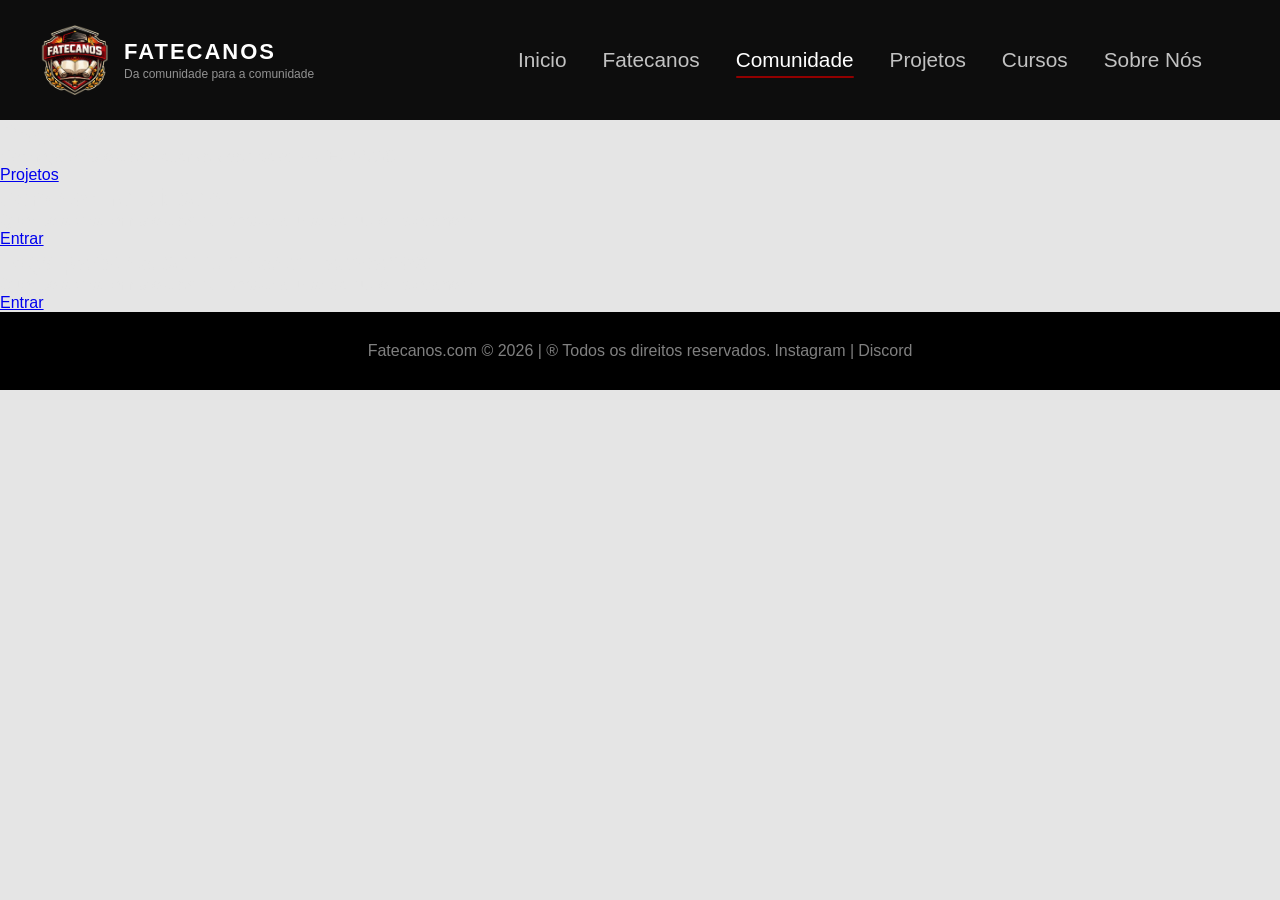
==== comunidade.html @ 4b026eaf "Add comunidade page, styles, assets, and UI tweaks Introduce a new comunidade page and dedicated sty" ====
<!DOCTYPE html>
<html lang="pt-br">

<head>
    <meta charset="UTF-8">
    <meta http-equiv="X-UA-Compatible" content="IE=edge">
    <meta name="viewport" content="width=device-width, initial-scale=1.0">
    <title>FATECANOS</title>

    <!-- Estilos da Página -->
    <link rel="stylesheet" href="assets/css/estilo.css">
     <link rel="stylesheet" href="assets/css/comunidade.css">

    <!-- favicon -->
    <link rel="shortcut icon" href="assets/images/logofatecanos.png" type="image/png">
</head>

<body>
    <header class="container-header">
        <a class="header-logo" href="index.html">
            <img src="assets/images/logofatecanos.png" alt="logo fatecanos">
            <div class="header-texto">
                <h1>FATECANOS</h1>
                <p>Da comunidade para a comunidade</p>
            </div>
        </a>
        <nav class="container-navegacao">
            <a href="index.html">Inicio</a>
            <a href="fatecanos.html">Fatecanos</a>
            <a href="comunidade.html" class="ativo">Comunidade</a>
            <a href="projetos.html">Projetos</a>
            <a href="cursos.html">Cursos</a>
            <a href="sobre.html">Sobre Nós</a>
        </nav>

</header>
     
<main class="main-comunidade">
   
</section">
<section class="container-comunidade2>
    <h1> Fatecanos </h1>
    <p> Faça parte da comunidade, construa Netoworking, encontre ajuda e ajude os colegas</p>
    <div> <img class="imagem-comunidade" src="assets/images/logofatecanos.png" alt="Logo Fatecanos"> </div>
</section> 
<!-- chamada para ação -->
<section class="container-comunidade1">

   <div class="btn-comunidade"> <h1>Projetos</h1>
    <p> Conheça os projetos desenvolvidos pelos FATECANOS</p>
   
        <a href="projetos.htmk">Projetos</a>
    </div>
<div class="btn-comunidade">
      <h1>Servidor no Discord</h1>
    <p>Quer colaborar em projetos ou receber ajudar de outro Fatecano ?</p>
            <a href="https://discord.g">Entrar</a>
    </div>
<div class="btn-comunidade">
      <h1>Faça parte da comunidade Fatecanos</h1>
    <p>Quer colaborar em projetos ou receber ajudar de outro Fatecano ?</p>
            <a href="#">Entrar</a>
    </div> 


</main>
</body>
   <footer class="footer">
        Fatecanos.com &copy; 2026 | &reg; Todos os direitos reservados.
        <p>Instagram | </p>
        <p>Discord</p>
    </footer>
    </html>
---- assets/css/estilo.css ----
/* ========================= */
/* LUCAS LEÃO                */
/* ========================= */

:root {
    --font-default: Arial, Helvetica, sans-serif;
    /* :root é onde ficam as variáveis globais do site — valores que você reutiliza em vários lugares */
}

* {
    margin: 0;
    padding: 0;
    /* o * seleciona TODOS os elementos — isso zera as margens e paddings padrão do navegador */
}

body {
    font-family: Arial, Helvetica, sans-serif;
    
    /* var(--cor-1) usa a variável que definimos lá no :root */
}

@media (max-width: 768px) {}

.main {
    min-height: 85vh;
    /* vh = viewport height — 85vh significa 85% da altura da tela visível */
    background: linear-gradient(to bottom, #f5f5f5, #1a0000);
}

/*  GERAL */
.text-center {
    text-align: center;
}

.margin-top-40 {
    margin-top: 40px;
}
/* ========================= */
/* RESPONSIVO (CELULAR)      */
/* ========================= */

@media (max-width: 768px) {
    /* 1. Ajuste do Header: Logo em cima, badge embaixo */
    .container-header {
        flex-direction: column;
        gap: 15px;
        text-align: center;
        padding: 20px;
    }

    /* 2. Menu de Navegação: Quebra em linhas se não couber */
    .container-navegacao {
        flex-wrap: wrap; 
        gap: 10px;
    }

    /* 3. ARTIGO: Texto e Imagem ficam um embaixo do outro */
    .artigo {
        
        flex-direction: column; /* O "pulo do gato" que te falei */
        padding: 30px 20px;
        text-align: center;
    }

    .artigo-imagem {
        max-width: 100%; /* Imagem ocupa a largura total no celular */
    }

    /* 4. ESTATÍSTICAS: Alinha no centro no mobile */
    .estatisticas {
        justify-content: center;
        gap: 20px;
    }

    /* 5. SEÇÃO SOBRE: Os quadros que eram 45% agora ocupam 100% */
    .container-principal article {
        width: 90%; /* Ocupa quase a tela toda */
        margin: 10px 0;
        display: block; /* Garante que fiquem um abaixo do outro */
    }

    /* 6. SLIDER: Ajuste básico para não estourar a tela */
    .slider {
        width: 100%;
        height: auto;
    }
    .slides, .slide {
        height: 250px; /* Diminui a altura no celular para não ficar gigante */
    }
}

/* ========================= */
/* HEADER                    */
/* ========================= */

.container-header {
    position: sticky;
    top: 0;
    left: 0;
    right: 0;
    z-index: 100;
    background-color: #0D0D0D;
    padding: 25px 40px;
    /* 4 valores: cima, direita, baixo, esquerda — reduzimos cima/baixo para aproximar do nav */
    display: flex;
    align-items: center;
    justify-content: space-between;
    /* space-between empurra o primeiro filho pra esquerda e o último pra direita */
}

/* LOGO (imagem + texto juntos, clicáveis) */
.header-logo {
    display: flex;
    align-items: center;
    gap: 14px;
    text-decoration: none;
    /* remove o sublinhado padrão do link */
    color: inherit;
    /* inherit = herda a cor do pai — evita que o subtítulo fique azul de link */
}

/* IMAGEM DA LOGO */
.header-logo img {
    width: 70px;
    height: 70px;
    object-fit: contain;
    /* contain garante que a imagem caiba no tamanho sem distorcer */
}

.header-texto h1 {
    margin: 0;
    font-size: 22px;
    font-weight: 700;
    color: white;
    letter-spacing: 2px;
    /* letter-spacing = espaço entre as letras */
}

.header-texto p {
    margin: 2px 0 0;
    font-size: 12px;
    color: rgba(255, 255, 255, 0.55);
    /* rgba: vermelho, verde, azul, opacidade — 0.55 = 55% visível */
}

/* BADGE (fatecanos.com) */
.header-badge {
    font-size: 11px;
    color: rgba(255, 255, 255, 0.45);
    border: 0.5px solid rgba(255, 255, 255, 0.2);
    padding: 4px 10px;
    border-radius: 20px;
    /* valor alto = bordas bem arredondadas, formato de pílula */
}

/* ========================= */
/* NAVEGAÇÃO                 */
/* ========================= */

.container-navegacao {
    /* z-index controla quem fica na frente  100 garante que o nav fique acima de outros elementos */
    display: flex;
    /* adicionado: substitui o text-align: center, dá controle real sobre o alinhamento */
    justify-content: center;
    align-items: center;
    gap: 8px;
    /* gap = espaço entre os links, substitui o margin nos <a> */
    padding: 16px 24px;
    /* filter: blur removido — estava deixando o texto levemente borrado */
}

.container-navegacao a {
    font-size: 1.3em;
    /* reduzido de 1.5em — em telas menores 1.5em ficava muito grande */
    padding: 6px 14px;
    text-decoration: none;
    color: rgba(255, 255, 255, 0.75);
    position: relative;
    /* OBRIGATÓRIO para o ::after funcionar — o filho absolute se posiciona em relação ao pai relative */
    transition: color 0.25s ease;
    /* transition suaviza a mudança de cor no hover em 0.25 segundos */
}

.container-navegacao a::after {
    content: '';
    /* obrigatório para o ::after existir — mesmo vazio */
    position: absolute;
    bottom: 0;
    left: 14px;
    right: 14px;
    height: 2px;
    background: #920000;
    border-radius: 2px;
    transform: scaleX(0);
    /* começa invisível — escala horizontal zerada */
    transition: transform 0.25s ease;
}

/* O hover define o que acontece quando o mouse passa por cima */
.container-navegacao a:hover {
    color: #ffffff;
}

.container-navegacao a:hover::after {
    transform: scaleX(1);
    /* expande para o tamanho normal — cria o efeito de linha crescendo */
}

.container-navegacao a.ativo {
    color: #ffffff;
    /* página atual fica com cor cheia */
}

.container-navegacao a.ativo::after {
    transform: scaleX(1);
    /* linha já aparece sem precisar de hover */
}
/* ========================= */
/* FATECANOS - ARTIGO 01     */
/* ========================= */


/* ESTASTISTICAS */

.estatisticas {
    display: flex; /*Aqui ele simplesmente alinho oq tava dentro da class*/
    gap: 32px; /*espaço*/
    margin-bottom: 32px;
}
.stat {
    display: flex;
    flex-direction: column; 
    /* empilha o numero e a label verticalmente q ta dentro do stat*/
    gap: 4px;
}
.stat-numero {
    font-family: sans-serif;
    font-size: 32px;
    font-weight: 700;
}
.stat-label {
    font-size: 20px;
    color:rgba(0, 0, 0, 0.55);
}
.artigo {
    display: flex;
    /* ativa o flexbox — coloca os filhos lado a lado */
    align-items: center;
    /* centraliza texto e imagem verticalmente */
    gap: 40px;
    /* espaço entre o texto e a imagem */
    padding: 60px 80px;
    /* 60px cima/baixo, 80px nas laterais para respirar */
    
    min-height: 500px;
    /* altura mínima para a seção não ficar achatada */
}

.artigo-texto {
    flex: 1;
    /* ocupa metade do espaç divide igualmente com a imagem */
    color: #6f0000;
}

.artigo-texto h1 {
    font-size: 56px;
    /* título grande e impactante */
    line-height: 1.3;
    /* espaço entre as linhas do título */
    margin-bottom: 16px;
    color: #000000;
}

.artigo-texto p {
    font-size: 15px;
    line-height: 1.7;
    /* line-height = espaço entre as linhas — 1.7 deixa o texto mais legível */
    color: rgba(0, 0, 0, 0.7);
}

.botao-artigo {
    display: inline-block;
    /* inline-block permite definir padding mas fica na mesma linha */
    margin-top: 24px;
    padding: 12px 28px;
    background: #8B0000;
    color: rgba(255, 255, 255, 0.685);
    text-decoration: none;
    border-radius: 8px;
    transition: background 0.3s;
    /* transition suaviza a mudança de cor no hover */
}

.botao-artigo:hover {
    background: #ff0000;
    /* cor mais clara ao passar o mouse */
}

.artigo-imagem {
    flex: 1;
    /* ocupa a outra metade do espaço */
    max-width: 650px;
    /* não deixa a imagem ficar maior que 450px */
}

.artigo-imagem img {
    width: 100%;
    /* ocupa toda a largura da div pai */
    border-radius: 12px;
    /* bordas arredondadas na imagem */
    object-fit: cover;
    /* preenche o espaço sem distorcer a imagem */
    border-color: #8B0000;
    border-style: solid;
}
.artigo-imagem img:hover {
    color: #5e0000;
}

/* ========================= */
/* FATECANOS - SLIDER        */
/* ========================= */

.slider-wrapper {
    display: flex;
    justify-content: center;
    background-color:#0D0D0D;
    padding: 30px 0;
    overflow: hidden;
    /* esconde qualquer coisa que vaze para fora do wrapper */
  
}
.slider {
  width: 800px;
    height: 400px;
    overflow: hidden;
    position: relative;
    padding: 0;
    margin: 0;
    border-style: solid;
    border-color: #5e0000;
}


.slides {
    width: 400%;
    height: 400px;
    display: flex;
}

.slides input {
    opacity: 0;
}

.slide {
    width: 25%;
    position: relative;
    flex-shrink: 0;
    /* impede o slide de encolher — esse era o problema do corte */
    transition: 0.6s ease-in-out; /* ADICIONE ESTA LINHA: define a suavidade e o tempo */
}

.slide img {
    width: 100%;
    height: 100%;
    object-fit: cover;
    display: block;
    margin-left: 0; /* garante que a imagem começa do zero */
}

.manual-navigation {
    position: absolute;
    width: 800px;
    margin-top: -40px;
    display: flex;
    justify-content: center;
}

.manual-btn {
    border: 2px solid #000000;
    padding: 5px;
    border-radius: 10px;
    cursor: pointer;
    transition: 1s;
}

.manual-btn:not(:last-child) {
    margin-right: 40px;
}

.manual-btn:hover {
    background-color: #000000;
}

#radio1:checked ~ .first { margin-left: 0%; }
#radio2:checked ~ .first { margin-left: -25%; }
#radio3:checked ~ .first { margin-left: -50%; }
#radio4:checked ~ .first { margin-left: -75%; }

.navigation-auto div {
    border: 2px solid #a00000;
    padding: 5px;
    border-radius: 10px;
    cursor: pointer;
    transition: 1s;
}

.radio-btn-teste {
    display: none;     /*Ele basicamente fa*/
}

.navigation-auto {
    position: absolute;
    width: 800px;
    margin-top: 360px;
    display: flex;
    justify-content: center;
}

.navigation-auto div:not(:last-child) {
    margin-right: 40px;
}

#radio1:checked ~ .navigation-auto .auto-btn1 { background-color: #ff0000; }
#radio2:checked ~ .navigation-auto .auto-btn2 { background-color: #ff0000; }
#radio3:checked ~ .navigation-auto .auto-btn3 { background-color: #ff0000; }
#radio4:checked ~ .navigation-auto .auto-btn4 { background-color: #ff0000; }
/* ========================= */
/* FATECANOS - SEÇÃO SOBRE   */
/* ========================= */

.text-center h1 {
    color: var(--cor-1);
}

.container-principal {
    background-color: var(--cor-1);
    padding: 60px 20px;
    text-align: center;
}

.container-principal h1 {
    color: rgb(47, 0, 0);
    margin-bottom: 40px;
    font-weight: 700;
}

.container-principal article {
    background-color: #ffffff;
    width: 45%;
    padding: 40px;
    border-radius: 10px;
    margin: 20px;
    display: inline-block;
    /* inline-block permite definir largura mas ainda fica lado a lado */
    vertical-align: top;
    text-align: left;
}

.container-principal h3 {
    color: #000000;
    margin-bottom: 15px;
}

.container-principal ul,
.container-principal ol {
    display: flex;
    gap: 20px;
    color: #5a5a5a;
    padding-left: 20px;
}

.container-principal li {
    margin-bottom: 10px;
}

/* ========================= */
/* SEÇÃO FINAL (CTA)         */
/* ========================= */

.container-servicos-contatos {
    background-color: #000000;
    align-items: center;
    justify-content: center;
    text-align: center;
    padding: 60px 20px;
}

.container-servicos-contatos h1 {
    color: white;
    margin-bottom: 20px;
}

.botoes-servicos-contatos a {
    background: #8B0000;
    color: white;
    padding: 12px 25px;
    border-radius: 8px;
    text-decoration: none;
    display: inline-block;
}

.botoes-servicos-contatos a:hover {
    background: #a00000;
    transition: 0.3s;
}

/* ========================= */
/* RESPONSIVO (CELULAR)      */
/* ========================= */

@media (max-width: 768px) {
    /* tudo dentro daqui só é aplicado quando a tela tiver até 768px de largura */

    .container-servicos article {
        width: 100%;
        margin: 10px 0;
    }
}

/* ========================= */
/* FOOTER                    */
/* ========================= */

footer {
    display: flex;
    gap: 4px;
    text-align: center;
    justify-content:center;
    padding: 30px;
    background-color: #000000;
    color: gray;
}
---- assets/css/comunidade.css ----
/* ========================= */
/*       CSS COMUNIDADE      */
/* ========================= */

:root {
    --font-default: Arial, Helvetica, sans-serif;
    --cor-1: #e5e5e5;
    --background: radial-gradient(circle at 50% 20%, #000000, #5e0000 70%);
    /* :root é onde ficam as variáveis globais do site — valores que você reutiliza em vários lugares */
}

* {
    margin: 0;
    padding: 0;
    /* o * seleciona TODOS os elementos — isso zera as margens e paddings padrão do navegador */
}

body {
    font-family: Arial, Helvetica, sans-serif;
    color: var(--cor-1);
    background-color: var(--cor-1);
    /* var(--cor-1) usa a variável que definimos lá no :root */
}

/*
.main-comunidade {
    background: radial-gradient(circle at 50% 20%, #000000, #5e0000 70%);;
    
}
.container-comunidade1 {
    padding: 60px 20px;
      display: flex;
    gap: 30px;  
      align-items: center;
    justify-content: center;
    text-align: center;
}
.container-comunidade1 p{
    padding: 10px;
  

}
.btn-comunidade {
    align-items: center;
    justify-content: center;
}
.btn-comunidade a{
    background-color: #eeeeee;
    color: #960000;
    text-decoration: none;
    padding: 12px 120px;
    display: inline-block;
    border-radius: 8px;
    
}

.btn-comunidade a:hover {
    background-color: #5e0000;
    color: white;
    transition: ease 0.5s;
    transform: scale(1.3);
}
*/
.container-cards {
    display: flex;
    background-color: #0D0D0D;
    justify-content: center;
    align-items: center;
    height: 40vh;
    font-family: "Arial";
    gap: 48px;
}

.card {
    background-color: rgb(0, 0, 0);
    width: 210px;
    height: 300px;
    border-radius: 12px;
    box-shadow: 4px 4px 4px #dc0000aa;

}

.card img {
    width: 100%;
    height: 130px;
    border-top-left-radius: 12px;
    border-top-right-radius: 12px;
}

.card div {
    display: flex;
    flex-direction: column;
    justify-content: center;
    align-items: center;
    gap: 9px;
    height: 50%;
}
.card span{
    text-align: center;
}

.card h1 {
    font-size: 1.2rem;
    padding: 5px;
}

.card h2 {
    font-size: .9rem;
    color:#5e0000;
    padding: 2px;
    text-align: center;
   
}

.card a{
  display: inline-block;
    /* inline-block permite definir padding mas fica na mesma linha */
    margin-top: 24px;
    padding: 12px 28px;
    background: #8B0000;
    color: rgba(255, 255, 255, 0.685);
    text-decoration: none;
    border-radius: 8px;
    transition: background 0.3s;
    /* transition suaviza a mudança de cor no hover */
}

.card a:hover {
    background-color: #ffffff;
    color: rgb(57, 0, 0);
    transition: ease 0.5s;
    transform: scale(1.2);
}
.card:hover {
    color: #ffffff;
    transform: scale(1.1);
    border-radius: 12px;
    box-shadow: 4px 4px 4px #ff0000aa;
}
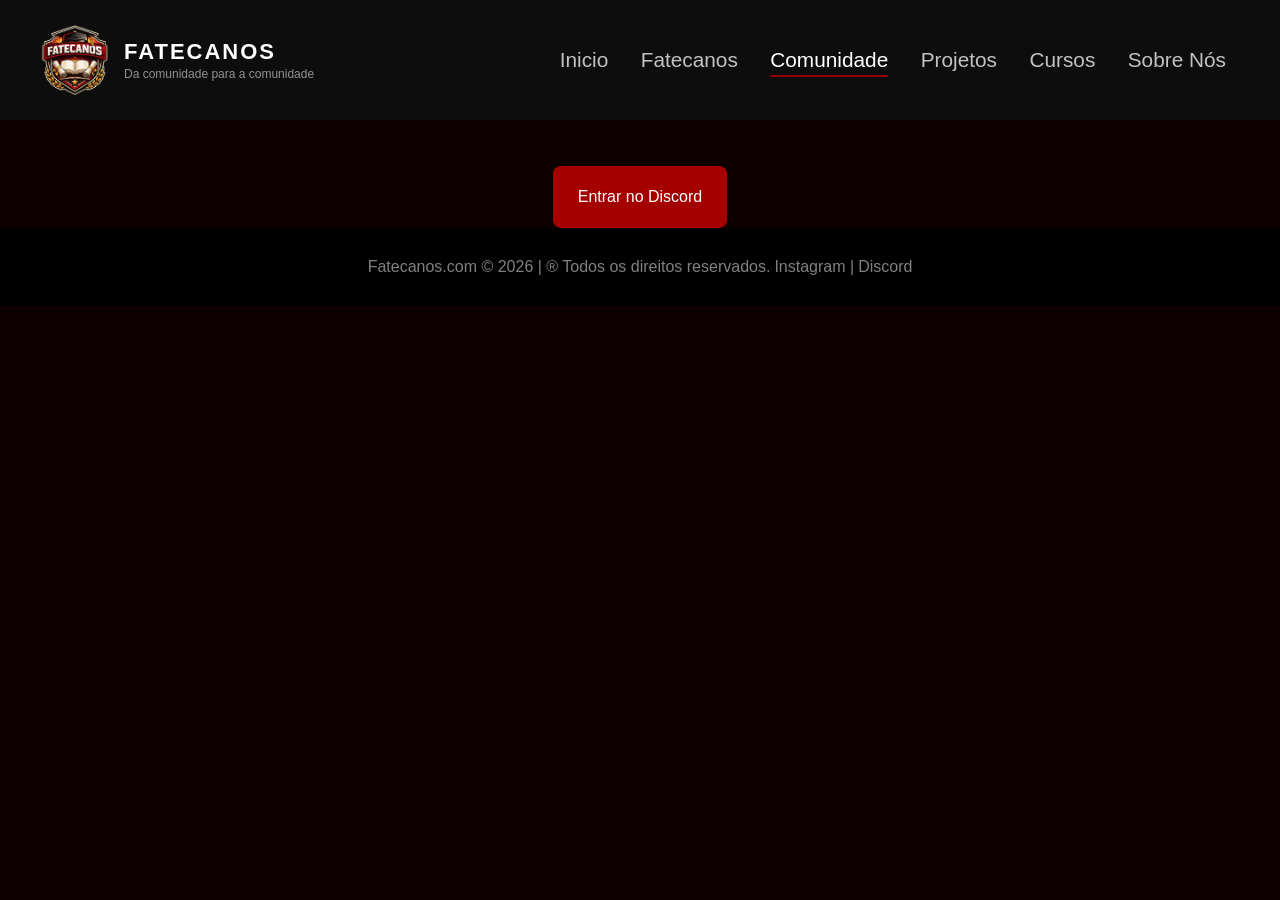
==== commit 63604f54: "Add cards, nav, projetos styles & update pages Added new stylesheets (assets/css/cards.css, nav.css," ====
--- a/comunidade.html
+++ b/comunidade.html
@@ -7,9 +7,11 @@
     <meta name="viewport" content="width=device-width, initial-scale=1.0">
     <title>FATECANOS</title>
 
-    <!-- Estilos da Página -->
+       <!-- Estilos da Página -->
     <link rel="stylesheet" href="assets/css/estilo.css">
-     <link rel="stylesheet" href="assets/css/comunidade.css">
+    <link rel="stylesheet" href="assets/css/comunidade.css">
+    <link rel="stylesheet" href="assets/css/cards.css">
+    <link rel="stylesheet" href="assets/css/nav.css">
 
     <!-- favicon -->
     <link rel="shortcut icon" href="assets/images/logofatecanos.png" type="image/png">
@@ -32,35 +34,21 @@
             <a href="cursos.html">Cursos</a>
             <a href="sobre.html">Sobre Nós</a>
         </nav>
-
-</header>
+    </header>
      
 <main class="main-comunidade">
-   
-</section">
-<section class="container-comunidade2>
-    <h1> Fatecanos </h1>
-    <p> Faça parte da comunidade, construa Netoworking, encontre ajuda e ajude os colegas</p>
-    <div> <img class="imagem-comunidade" src="assets/images/logofatecanos.png" alt="Logo Fatecanos"> </div>
-</section> 
-<!-- chamada para ação -->
-<section class="container-comunidade1">
+      
+    <section class="container-principal-fatecanos">
 
-   <div class="btn-comunidade"> <h1>Projetos</h1>
-    <p> Conheça os projetos desenvolvidos pelos FATECANOS</p>
-   
-        <a href="projetos.htmk">Projetos</a>
-    </div>
-<div class="btn-comunidade">
-      <h1>Servidor no Discord</h1>
-    <p>Quer colaborar em projetos ou receber ajudar de outro Fatecano ?</p>
-            <a href="https://discord.g">Entrar</a>
-    </div>
-<div class="btn-comunidade">
-      <h1>Faça parte da comunidade Fatecanos</h1>
-    <p>Quer colaborar em projetos ou receber ajudar de outro Fatecano ?</p>
-            <a href="#">Entrar</a>
-    </div> 
+            <h1>Faça parte da comunidade Fatecanos</h1>
+            <p>Acessar comunidade no Discord</p>
+
+            <div class="botoes-principal-fatecanos">
+                <a href="#">Entrar no Discord</a>
+            </div>
+
+        </section>
+    
 
 
 </main>
--- a/assets/css/estilo.css
+++ b/assets/css/estilo.css
@@ -22,203 +22,28 @@
 @media (max-width: 768px) {}
 
 .main {
-    min-height: 85vh;
+    min-height: auto;
     /* vh = viewport height — 85vh significa 85% da altura da tela visível */
-    background: linear-gradient(to bottom, #f5f5f5, #1a0000);
+    background-color: #fcfcfc;
 }
 
 /*  GERAL */
 .text-center {
     text-align: center;
+    color: #2b2b2b;
 }
 
 .margin-top-40 {
     margin-top: 40px;
 }
-/* ========================= */
-/* RESPONSIVO (CELULAR)      */
-/* ========================= */
-
-@media (max-width: 768px) {
-    /* 1. Ajuste do Header: Logo em cima, badge embaixo */
-    .container-header {
-        flex-direction: column;
-        gap: 15px;
-        text-align: center;
-        padding: 20px;
-    }
-
-    /* 2. Menu de Navegação: Quebra em linhas se não couber */
-    .container-navegacao {
-        flex-wrap: wrap; 
-        gap: 10px;
-    }
-
-    /* 3. ARTIGO: Texto e Imagem ficam um embaixo do outro */
-    .artigo {
-        
-        flex-direction: column; /* O "pulo do gato" que te falei */
-        padding: 30px 20px;
-        text-align: center;
-    }
-
-    .artigo-imagem {
-        max-width: 100%; /* Imagem ocupa a largura total no celular */
-    }
-
-    /* 4. ESTATÍSTICAS: Alinha no centro no mobile */
-    .estatisticas {
-        justify-content: center;
-        gap: 20px;
-    }
-
-    /* 5. SEÇÃO SOBRE: Os quadros que eram 45% agora ocupam 100% */
-    .container-principal article {
-        width: 90%; /* Ocupa quase a tela toda */
-        margin: 10px 0;
-        display: block; /* Garante que fiquem um abaixo do outro */
-    }
-
-    /* 6. SLIDER: Ajuste básico para não estourar a tela */
-    .slider {
-        width: 100%;
-        height: auto;
-    }
-    .slides, .slide {
-        height: 250px; /* Diminui a altura no celular para não ficar gigante */
-    }
-}
-
-/* ========================= */
-/* HEADER                    */
-/* ========================= */
-
-.container-header {
-    position: sticky;
-    top: 0;
-    left: 0;
-    right: 0;
-    z-index: 100;
-    background-color: #0D0D0D;
-    padding: 25px 40px;
-    /* 4 valores: cima, direita, baixo, esquerda — reduzimos cima/baixo para aproximar do nav */
-    display: flex;
-    align-items: center;
-    justify-content: space-between;
-    /* space-between empurra o primeiro filho pra esquerda e o último pra direita */
-}
-
-/* LOGO (imagem + texto juntos, clicáveis) */
-.header-logo {
-    display: flex;
-    align-items: center;
-    gap: 14px;
-    text-decoration: none;
-    /* remove o sublinhado padrão do link */
-    color: inherit;
-    /* inherit = herda a cor do pai — evita que o subtítulo fique azul de link */
-}
-
-/* IMAGEM DA LOGO */
-.header-logo img {
-    width: 70px;
-    height: 70px;
-    object-fit: contain;
-    /* contain garante que a imagem caiba no tamanho sem distorcer */
-}
-
-.header-texto h1 {
-    margin: 0;
-    font-size: 22px;
-    font-weight: 700;
-    color: white;
-    letter-spacing: 2px;
-    /* letter-spacing = espaço entre as letras */
-}
-
-.header-texto p {
-    margin: 2px 0 0;
-    font-size: 12px;
-    color: rgba(255, 255, 255, 0.55);
-    /* rgba: vermelho, verde, azul, opacidade — 0.55 = 55% visível */
-}
-
-/* BADGE (fatecanos.com) */
-.header-badge {
-    font-size: 11px;
-    color: rgba(255, 255, 255, 0.45);
-    border: 0.5px solid rgba(255, 255, 255, 0.2);
-    padding: 4px 10px;
-    border-radius: 20px;
-    /* valor alto = bordas bem arredondadas, formato de pílula */
-}
-
-/* ========================= */
-/* NAVEGAÇÃO                 */
-/* ========================= */
-
-.container-navegacao {
-    /* z-index controla quem fica na frente  100 garante que o nav fique acima de outros elementos */
-    display: flex;
-    /* adicionado: substitui o text-align: center, dá controle real sobre o alinhamento */
-    justify-content: center;
-    align-items: center;
-    gap: 8px;
-    /* gap = espaço entre os links, substitui o margin nos <a> */
-    padding: 16px 24px;
-    /* filter: blur removido — estava deixando o texto levemente borrado */
-}
-
-.container-navegacao a {
-    font-size: 1.3em;
-    /* reduzido de 1.5em — em telas menores 1.5em ficava muito grande */
-    padding: 6px 14px;
-    text-decoration: none;
-    color: rgba(255, 255, 255, 0.75);
-    position: relative;
-    /* OBRIGATÓRIO para o ::after funcionar — o filho absolute se posiciona em relação ao pai relative */
-    transition: color 0.25s ease;
-    /* transition suaviza a mudança de cor no hover em 0.25 segundos */
-}
-
-.container-navegacao a::after {
-    content: '';
-    /* obrigatório para o ::after existir — mesmo vazio */
-    position: absolute;
-    bottom: 0;
-    left: 14px;
-    right: 14px;
-    height: 2px;
-    background: #920000;
-    border-radius: 2px;
-    transform: scaleX(0);
-    /* começa invisível — escala horizontal zerada */
-    transition: transform 0.25s ease;
-}
-
-/* O hover define o que acontece quando o mouse passa por cima */
-.container-navegacao a:hover {
-    color: #ffffff;
-}
-
-.container-navegacao a:hover::after {
-    transform: scaleX(1);
-    /* expande para o tamanho normal — cria o efeito de linha crescendo */
-}
-
-.container-navegacao a.ativo {
-    color: #ffffff;
-    /* página atual fica com cor cheia */
-}
-
-.container-navegacao a.ativo::after {
-    transform: scaleX(1);
-    /* linha já aparece sem precisar de hover */
-}
-/* ========================= */
-/* FATECANOS - ARTIGO 01     */
-/* ========================= */
-
+
+/* ========================= */
+/* RESPONSIVO -> MOVIDO      */
+/* ========================= */
+/* HEADER  -> MOVIDO         */
+/* ========================= */
+/* NAVEGAÇÃO  ->  MOVIDO     */
+/* ========================= */
 
 /* ESTASTISTICAS */
 
@@ -226,6 +51,7 @@
     display: flex; /*Aqui ele simplesmente alinho oq tava dentro da class*/
     gap: 32px; /*espaço*/
     margin-bottom: 32px;
+    position: relative;
 }
 .stat {
     display: flex;
@@ -426,92 +252,120 @@
 #radio3:checked ~ .navigation-auto .auto-btn3 { background-color: #ff0000; }
 #radio4:checked ~ .navigation-auto .auto-btn4 { background-color: #ff0000; }
 /* ========================= */
-/* FATECANOS - SEÇÃO SOBRE   */
-/* ========================= */
-
-.text-center h1 {
-    color: var(--cor-1);
-}
-
-.container-principal {
-    background-color: var(--cor-1);
-    padding: 60px 20px;
-    text-align: center;
-}
-
-.container-principal h1 {
-    color: rgb(47, 0, 0);
-    margin-bottom: 40px;
+/* FATECANOS - HERO   */
+/* ========================= */
+
+.hero-fatecanos {
+    background-color: #fafafa;
+    padding: 36px;
+}
+
+.artigo-fatecanos h1{
+    color: #0D0D0D;
+    padding: 10px;
+    text-align: center;
+}
+
+.artigo-fatecanos {
+    max-width: 600px;
+    margin: auto;
+}
+
+.artigo-fatecanos p{
+    color: #ffffff;
+    text-align: center;
+    background-color: #5e0000;
+    border-radius: 26px;
+    padding: 16px;
+    
+}
+.lista-fatecanos ul {
+    display: flex;
+    align-items: center;
+    justify-content: center;
+    gap: 20px;
+}
+.lista-fatecanos li {
+    color: #0D0D0D;
+    font-family: Arial, Helvetica, sans-serif;
     font-weight: 700;
 }
-
-.container-principal article {
-    background-color: #ffffff;
-    width: 45%;
-    padding: 40px;
-    border-radius: 10px;
-    margin: 20px;
-    display: inline-block;
-    /* inline-block permite definir largura mas ainda fica lado a lado */
-    vertical-align: top;
-    text-align: left;
-}
-
-.container-principal h3 {
-    color: #000000;
-    margin-bottom: 15px;
-}
-
-.container-principal ul,
-.container-principal ol {
-    display: flex;
-    gap: 20px;
-    color: #5a5a5a;
-    padding-left: 20px;
-}
-
-.container-principal li {
-    margin-bottom: 10px;
-}
-
-/* ========================= */
-/* SEÇÃO FINAL (CTA)         */
-/* ========================= */
-
-.container-servicos-contatos {
-    background-color: #000000;
-    align-items: center;
-    justify-content: center;
-    text-align: center;
-    padding: 60px 20px;
-}
-
-.container-servicos-contatos h1 {
-    color: white;
-    margin-bottom: 20px;
-}
-
-.botoes-servicos-contatos a {
+.botao-fatecanos a {
+     background-color: #5e0000;
+    padding: 12px 25px;
+    border-radius: 9px;
+    text-decoration: none;
+    display: inline-block;
+}
+.botao-fatecanos a {
     background: #8B0000;
     color: white;
     padding: 12px 25px;
     border-radius: 8px;
     text-decoration: none;
     display: inline-block;
-}
-
-.botoes-servicos-contatos a:hover {
+    text-shadow: #000000;
+}
+.botao-fatecanos a:hover {
     background: #a00000;
     transition: 0.3s;
 }
+.botao-fatecanos h1{
+    text-align: center;
+    font-weight:900;
+    font-family: Arial, Helvetica, sans-serif;
+}
+
+
+/* ========================= */
+/* SEÇÃO FINAL (CTA)         */
+/* ========================= */
+
+.container-principal-fatecanos {
+    text-align: center;
+}
+
+.botao-fatecanos a{
+    background-color: #5e0000;
+    padding: 15px 25px;
+    border-radius: 9px;
+    text-decoration: none;
+    display: inline-block;
+    align-items: center;
+    justify-content: center;
+}
+
+.botoes-principal-fatecanos a {
+    background: #a50000;
+    color: white;
+    padding: 22px 25px;
+    border-radius: 8px;
+    text-decoration: none;
+    display: inline-block;
+    text-shadow: #000000;
+    text-align: center;
+    
+}
+.botoes-principal-fatecanos {
+    display: flex;
+    justify-content: center;  /* centraliza horizontalmente */
+    align-items: center;
+    width: 100%;
+}
+
+.botoes-principal-fatecanos a:hover {
+    background: #a00000;
+    transition: 0.3s;
+}
+.projetos p{
+    padding: 10px;
+}
 
 /* ========================= */
 /* RESPONSIVO (CELULAR)      */
 /* ========================= */
 
 @media (max-width: 768px) {
-    /* tudo dentro daqui só é aplicado quando a tela tiver até 768px de largura */
-
     .container-servicos article {
         width: 100%;
         margin: 10px 0;
--- a/assets/css/comunidade.css
+++ b/assets/css/comunidade.css
@@ -2,10 +2,13 @@
 /*       CSS COMUNIDADE      */
 /* ========================= */
 
+
+@import url('https://fonts.googleapis.com/css2?family=Bebas+Neue&display=swap');
+
 :root {
     --font-default: Arial, Helvetica, sans-serif;
-    --cor-1: #e5e5e5;
-    --background: radial-gradient(circle at 50% 20%, #000000, #5e0000 70%);
+    --cor-1: #0f0000;
+    --background: radial-gradient(circle at 50% 20%, #ffffff, #ffffff 70%);
     /* :root é onde ficam as variáveis globais do site — valores que você reutiliza em vários lugares */
 }
 
@@ -61,9 +64,45 @@
     transform: scale(1.3);
 }
 */
+/* PARTE DA FAIXA */
+
+.strip {
+    background: #9B1C1C;
+    padding: 10px 2rem;
+    overflow: hidden;
+    white-space: nowrap;
+}
+
+.strip-inner {
+    display: inline-flex;
+    gap: 3rem;
+    animation: scroll 10s linear infinite;
+}
+
+.strip span {
+    font-family: 'Bebas Neue', sans-serif;
+    font-size: 14px;
+    color: rgba(255, 255, 255, 0.7);
+    letter-spacing: 2px;
+}
+
+.strip span.sep {
+    color: rgba(255, 255, 255, 0.3);
+}
+
+@keyframes scroll {
+    0% {
+        transform: translateX(0);
+    }
+
+    100% {
+        transform: translateX(-50%);
+    }
+}
+
 .container-cards {
     display: flex;
-    background-color: #0D0D0D;
+    background-color: #ebebeb;
     justify-content: center;
     align-items: center;
     height: 40vh;
@@ -76,7 +115,7 @@
     width: 210px;
     height: 300px;
     border-radius: 12px;
-    box-shadow: 4px 4px 4px #dc0000aa;
+    box-shadow: 2px 2px 2px #ffffffaa;
 
 }
 
@@ -95,7 +134,8 @@
     gap: 9px;
     height: 50%;
 }
-.card span{
+
+.card span {
     text-align: center;
 }
 
@@ -106,14 +146,14 @@
 
 .card h2 {
     font-size: .9rem;
-    color:#5e0000;
+    color: #5e0000;
     padding: 2px;
     text-align: center;
-   
+
 }
 
-.card a{
-  display: inline-block;
+.card a {
+    display: inline-block;
     /* inline-block permite definir padding mas fica na mesma linha */
     margin-top: 24px;
     padding: 12px 28px;
@@ -131,9 +171,10 @@
     transition: ease 0.5s;
     transform: scale(1.2);
 }
+
 .card:hover {
     color: #ffffff;
     transform: scale(1.1);
     border-radius: 12px;
-    box-shadow: 4px 4px 4px #ff0000aa;
-}
+    box-shadow: 4px 4px 4px #000000aa;
+}
--- a/assets/css/cards.css
+++ b/assets/css/cards.css
@@ -0,0 +1,100 @@
+/* CARDS */
+* {
+    margin: 0;
+    padding: 0;
+    /* o * seleciona TODOS os elementos — isso zera as margens e paddings padrão do navegador */
+}
+
+/* ========================= */
+/* CARDS INDEX    */
+/* ========================= */
+
+
+.cards-container {
+    display: flex;
+    position: relative;
+    width: 100%;
+    height: auto;
+    background-color: #0D0D0D;
+    gap: 32px;
+    flex-flow: row wrap;
+    justify-content: center;
+}
+
+.container-cards {
+    position: relative;
+    display: flex;
+    justify-content: center;
+    align-items: center;
+    z-index: 1;
+    font-family: "Arial";
+    padding: 30px 0;
+    height: 100%;
+}
+
+.card {
+    background-color: rgb(255, 255, 255);
+    width: 210px;
+    height: 300px;
+    border-radius: 12px;
+    box-shadow: 0px 4px 4px #00000031;
+    transition: all .3s ease;
+
+}
+
+.card img {
+    width: 100%;
+    height: 130px;
+    border-top-left-radius: 12px;
+    border-top-right-radius: 12px;
+}
+
+.card div {
+    display: flex;
+    flex-direction: column;
+    justify-content: center;
+    align-items: center;
+    gap: 9px;
+    height: 50%;
+}
+.card span{
+    text-align: center;
+}
+
+.card h1 {
+    font-size: 1.2rem;
+    padding: 5px;
+}
+
+.card h2 {
+    font-size: .9rem;
+    color:#5e0000;
+    padding: 2px;
+    text-align: center;
+   
+}
+
+.card a{
+  display: inline-block;
+    /* inline-block permite definir padding mas fica na mesma linha */
+    margin-top: 4px;
+    padding: 12px 28px;
+    background: #8B0000;
+    color: rgba(255, 255, 255, 0.685);
+    text-decoration: none;
+    border-radius: 8px;
+    transition: all 1s ease;
+    /* transition suaviza a mudança de cor no hover */
+}
+
+.card a:hover {
+    background-color: #ffffff;
+    color: rgb(57, 0, 0);
+    transform: scale(1.2);
+}
+.card:hover {
+    color: #db0000;
+    transform: scale(1.1);
+    border-radius: 12px;
+    box-shadow: 2px 6px 4px #0000005e;
+}
--- a/assets/css/nav.css
+++ b/assets/css/nav.css
@@ -0,0 +1,177 @@
+/* NAV E HEADER */
+* {
+    margin: 0;
+    padding: 0;
+    /* o * seleciona TODOS os elementos — isso zera as margens e paddings padrão do navegador */
+}
+container-navegacao {
+    /* z-index controla quem fica na frente  100 garante que o nav fique acima de outros elementos */
+    display: flex;
+    /* adicionado: substitui o text-align: center, dá controle real sobre o alinhamento */
+    justify-content: center;
+    align-items: center;
+    gap: 8px;
+    /* gap = espaço entre os links, substitui o margin nos <a> */
+    padding: 16px 24px;
+    /* filter: blur removido — estava deixando o texto levemente borrado */
+}
+
+.container-navegacao a {
+    font-size: 1.3em;
+    /* reduzido de 1.5em — em telas menores 1.5em ficava muito grande */
+    padding: 6px 14px;
+    text-decoration: none;
+    color: rgba(255, 255, 255, 0.75);
+    position: relative;
+    /* OBRIGATÓRIO para o ::after funcionar — o filho absolute se posiciona em relação ao pai relative */
+    transition: color 0.25s ease;
+    /* transition suaviza a mudança de cor no hover em 0.25 segundos */
+}
+
+.container-navegacao a::after {
+    content: '';
+    /* obrigatório para o ::after existir — mesmo vazio */
+    position: absolute;
+    bottom: 0;
+    left: 14px;
+    right: 14px;
+    height: 2px;
+    background: #920000;
+    border-radius: 2px;
+    transform: scaleX(0);
+    /* começa invisível — escala horizontal zerada */
+    transition: transform 0.25s ease;
+}
+
+/* O hover define o que acontece quando o mouse passa por cima */
+.container-navegacao a:hover {
+    color: #ffffff;
+}
+
+.container-navegacao a:hover::after {
+    transform: scaleX(1);
+    /* expande para o tamanho normal — cria o efeito de linha crescendo */
+}
+
+.container-navegacao a.ativo {
+    color: #ffffff;
+    /* página atual fica com cor cheia */
+}
+
+.container-navegacao a.ativo::after {
+    transform: scaleX(1);
+    /* linha já aparece sem precisar de hover */
+}
+
+/*  Header ---------------------------------------------------------------------------------------------- */
+
+.container-header {
+    position: sticky;
+    top: 0;
+    left: 0;
+    right: 0;
+    z-index: 100;
+    background-color: #0D0D0D;
+    padding: 25px 40px;
+    /* 4 valores: cima, direita, baixo, esquerda — reduzimos cima/baixo para aproximar do nav */
+    display: flex;
+    align-items: center;
+    justify-content: space-between;
+    /* space-between empurra o primeiro filho pra esquerda e o último pra direita */
+}
+
+/* LOGO (imagem + texto juntos, clicáveis) */
+.header-logo {
+    display: flex;
+    align-items: center;
+    gap: 14px;
+    text-decoration: none;
+    /* remove o sublinhado padrão do link */
+    color: inherit;
+    /* inherit = herda a cor do pai — evita que o subtítulo fique azul de link */
+}
+
+/* IMAGEM DA LOGO */
+.header-logo img {
+    width: 70px;
+    height: 70px;
+    object-fit: contain;
+    /* contain garante que a imagem caiba no tamanho sem distorcer */
+}
+
+.header-texto h1 {
+    margin: 0;
+    font-size: 22px;
+    font-weight: 700;
+    color: white;
+    letter-spacing: 2px;
+    /* letter-spacing = espaço entre as letras */
+}
+
+.header-texto p {
+    margin: 2px 0 0;
+    font-size: 12px;
+    color: rgba(255, 255, 255, 0.55);
+    /* rgba: vermelho, verde, azul, opacidade — 0.55 = 55% visível */
+}
+
+/* BADGE (fatecanos.com) */
+.header-badge {
+    font-size: 11px;
+    color: rgba(255, 255, 255, 0.45);
+    border: 0.5px solid rgba(255, 255, 255, 0.2);
+    padding: 4px 10px;
+    border-radius: 20px;
+    /* valor alto = bordas bem arredondadas, formato de pílula */
+}
+/* RESPONSIVO --------------------------------------------------------------------------------- */
+
+@media (max-width: 768px) {
+    /* 1. Ajuste do Header: Logo em cima, badge embaixo */
+    .container-header {
+        flex-direction: column;
+        gap: 15px;
+        text-align: center;
+        padding: 20px;
+    }
+
+    /* 2. Menu de Navegação: Quebra em linhas se não couber */
+    .container-navegacao {
+        flex-wrap: wrap; 
+        gap: 10px;
+    }
+
+    /* 3. ARTIGO: Texto e Imagem ficam um embaixo do outro */
+    .artigo {
+        
+        flex-direction: column; /* O "pulo do gato" que te falei */
+        padding: 30px 20px;
+        text-align: center;
+    }
+
+    .artigo-imagem {
+        max-width: 100%; /* Imagem ocupa a largura total no celular */
+    }
+
+    /* 4. ESTATÍSTICAS: Alinha no centro no mobile */
+    .estatisticas {
+        justify-content: center;
+        gap: 20px;
+    }
+
+    /* 5. SEÇÃO SOBRE: Os quadros que eram 45% agora ocupam 100% */
+    .container-principal article {
+        width: 90%; /* Ocupa quase a tela toda */
+        margin: 10px 0;
+        display: block; /* Garante que fiquem um abaixo do outro */
+    }
+
+    /* 6. SLIDER: Ajuste básico para não estourar a tela */
+    .slider {
+        width: 100%;
+        height: auto;
+    }
+    .slides, .slide {
+        height: 250px; /* Diminui a altura no celular para não ficar gigante */
+    }
+}
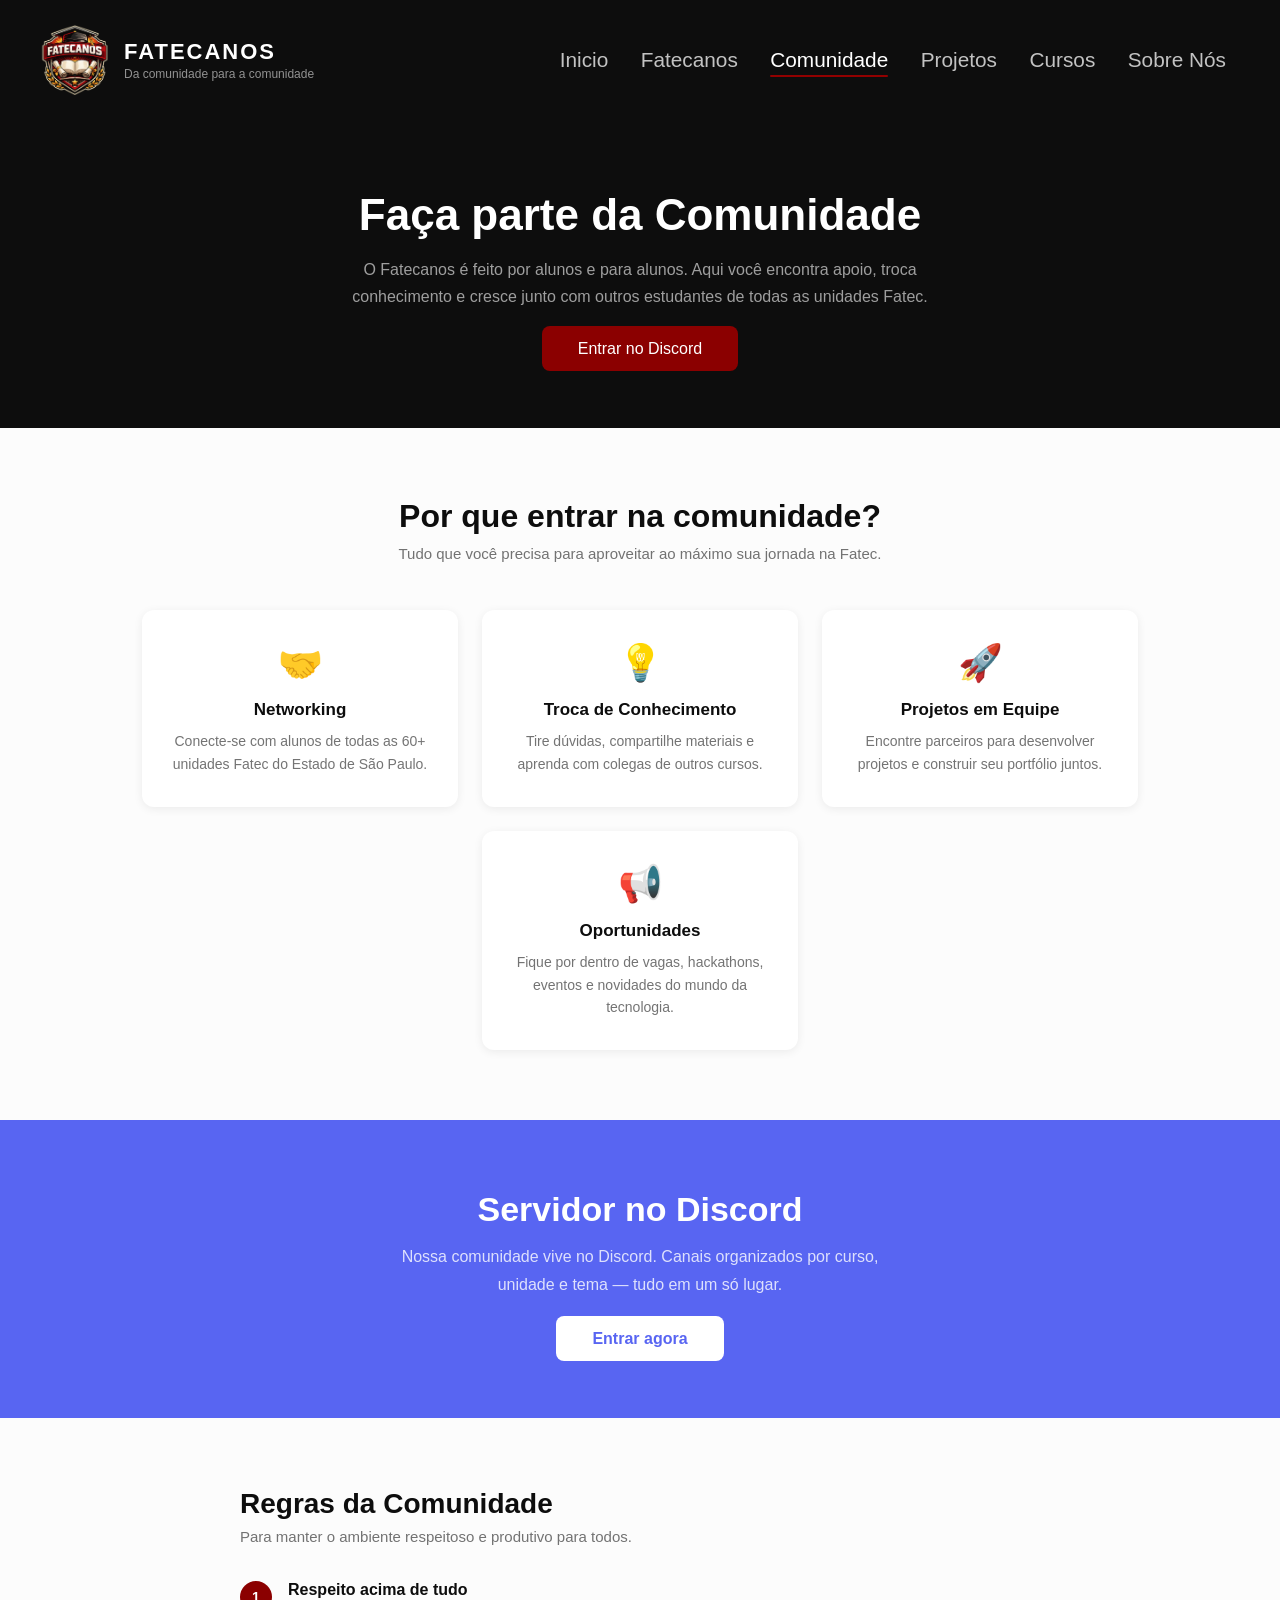
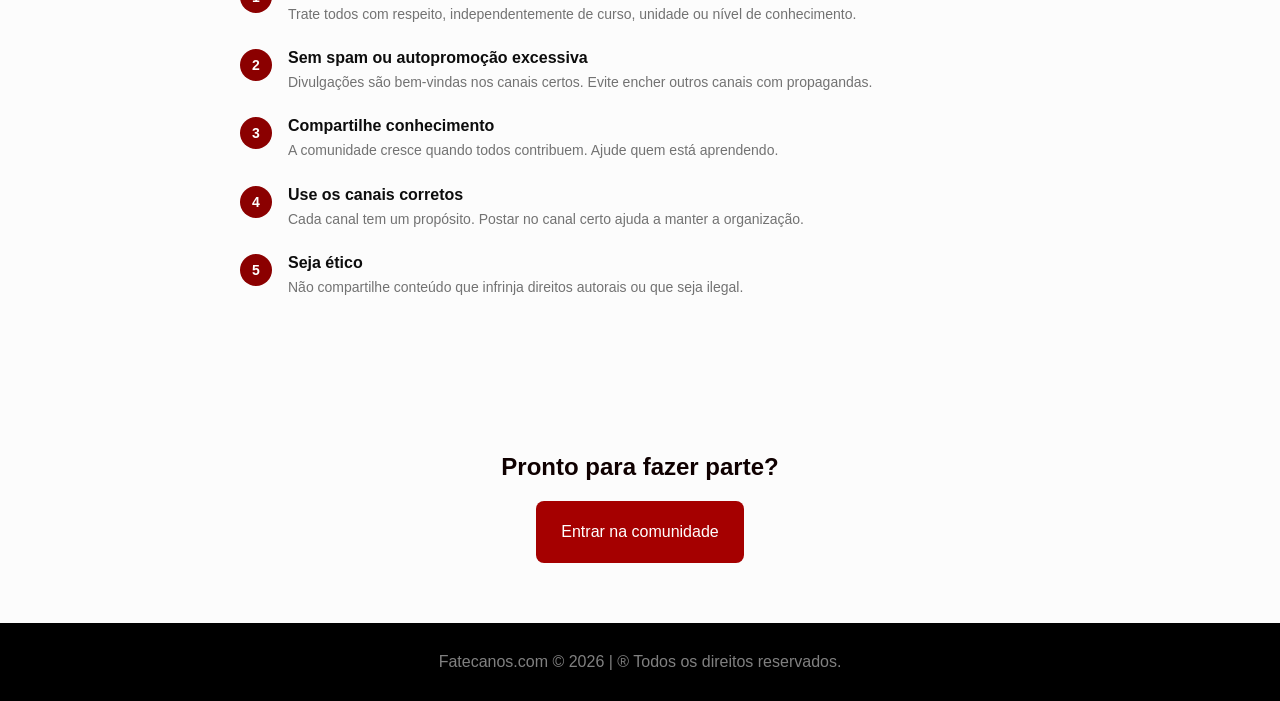
==== commit f6dfa2e1: "Add sobre.html and update pages/styles Add new about page (sobre.html) and refresh site pages and CS" ====
--- a/comunidade.html
+++ b/comunidade.html
@@ -5,9 +5,9 @@
     <meta charset="UTF-8">
     <meta http-equiv="X-UA-Compatible" content="IE=edge">
     <meta name="viewport" content="width=device-width, initial-scale=1.0">
-    <title>FATECANOS</title>
-
-       <!-- Estilos da Página -->
+    <title>FATECANOS - Comunidade</title>
+
+    <!-- Estilos da Página -->
     <link rel="stylesheet" href="assets/css/estilo.css">
     <link rel="stylesheet" href="assets/css/comunidade.css">
     <link rel="stylesheet" href="assets/css/cards.css">
@@ -15,6 +15,201 @@
 
     <!-- favicon -->
     <link rel="shortcut icon" href="assets/images/logofatecanos.png" type="image/png">
+
+    <style>
+        .main-comunidade {
+            background-color: #fcfcfc;
+        }
+
+        /* HERO */
+        .hero-comunidade {
+            background-color: #0D0D0D;
+            padding: 70px 40px;
+            text-align: center;
+        }
+
+        .hero-comunidade h1 {
+            color: #ffffff;
+            font-size: 44px;
+            margin-bottom: 16px;
+        }
+
+        .hero-comunidade p {
+            color: rgba(255, 255, 255, 0.6);
+            font-size: 16px;
+            max-width: 580px;
+            margin: 0 auto 30px;
+            line-height: 1.7;
+        }
+
+        .hero-comunidade a {
+            background: #8B0000;
+            color: white;
+            padding: 14px 36px;
+            border-radius: 8px;
+            text-decoration: none;
+            font-size: 16px;
+            transition: background 0.3s;
+        }
+
+        .hero-comunidade a:hover {
+            background: #a00000;
+        }
+
+        /* BENEFÍCIOS */
+        .secao-beneficios {
+            padding: 70px 80px;
+            text-align: center;
+        }
+
+        .secao-beneficios h2 {
+            font-size: 32px;
+            color: #0D0D0D;
+            margin-bottom: 10px;
+        }
+
+        .secao-beneficios > p {
+            color: rgba(0, 0, 0, 0.55);
+            font-size: 15px;
+            margin-bottom: 48px;
+        }
+
+        .grid-beneficios {
+            display: flex;
+            gap: 24px;
+            flex-wrap: wrap;
+            justify-content: center;
+        }
+
+        .beneficio-card {
+            background: #ffffff;
+            border-radius: 12px;
+            padding: 32px 28px;
+            width: 260px;
+            box-shadow: 0 2px 10px rgba(0, 0, 0, 0.07);
+            transition: transform 0.3s ease;
+        }
+
+        .beneficio-card:hover {
+            transform: translateY(-6px);
+        }
+
+        .beneficio-card .icone {
+            font-size: 36px;
+            margin-bottom: 16px;
+        }
+
+        .beneficio-card h3 {
+            font-size: 17px;
+            color: #0D0D0D;
+            margin-bottom: 10px;
+        }
+
+        .beneficio-card p {
+            font-size: 14px;
+            color: rgba(0, 0, 0, 0.55);
+            line-height: 1.6;
+        }
+
+        /* DISCORD */
+        .secao-discord {
+            background-color: #5865F2;
+            padding: 70px 40px;
+            text-align: center;
+        }
+
+        .secao-discord h2 {
+            color: #ffffff;
+            font-size: 34px;
+            margin-bottom: 14px;
+        }
+
+        .secao-discord p {
+            color: rgba(255, 255, 255, 0.8);
+            font-size: 16px;
+            max-width: 520px;
+            margin: 0 auto 32px;
+            line-height: 1.7;
+        }
+
+        .secao-discord a {
+            background: #ffffff;
+            color: #5865F2;
+            padding: 14px 36px;
+            border-radius: 8px;
+            text-decoration: none;
+            font-size: 16px;
+            font-weight: 700;
+            transition: background 0.3s;
+        }
+
+        .secao-discord a:hover {
+            background: #e8e8e8;
+        }
+
+        /* REGRAS */
+        .secao-regras {
+            padding: 70px 80px;
+            max-width: 800px;
+            margin: 0 auto;
+        }
+
+        .secao-regras h2 {
+            font-size: 28px;
+            color: #0D0D0D;
+            margin-bottom: 8px;
+        }
+
+        .secao-regras > p {
+            color: rgba(0, 0, 0, 0.55);
+            margin-bottom: 36px;
+            font-size: 15px;
+        }
+
+        .regra-item {
+            display: flex;
+            gap: 16px;
+            align-items: flex-start;
+            margin-bottom: 24px;
+        }
+
+        .regra-numero {
+            background: #8B0000;
+            color: white;
+            width: 32px;
+            height: 32px;
+            border-radius: 50%;
+            display: flex;
+            align-items: center;
+            justify-content: center;
+            font-weight: 700;
+            font-size: 14px;
+            flex-shrink: 0;
+        }
+
+        .regra-item h4 {
+            color: #0D0D0D;
+            margin-bottom: 4px;
+            font-size: 16px;
+        }
+
+        .regra-item p {
+            color: rgba(0, 0, 0, 0.55);
+            font-size: 14px;
+            line-height: 1.6;
+        }
+
+        @media (max-width: 768px) {
+            .secao-beneficios,
+            .secao-regras {
+                padding: 50px 20px;
+            }
+
+            .beneficio-card {
+                width: 100%;
+            }
+        }
+    </style>
 </head>
 
 <body>
@@ -35,28 +230,108 @@
             <a href="sobre.html">Sobre Nós</a>
         </nav>
     </header>
-     
-<main class="main-comunidade">
-      
-    <section class="container-principal-fatecanos">
-
-            <h1>Faça parte da comunidade Fatecanos</h1>
-            <p>Acessar comunidade no Discord</p>
-
-            <div class="botoes-principal-fatecanos">
-                <a href="#">Entrar no Discord</a>
-            </div>
-
+
+    <main class="main-comunidade">
+
+        <!-- HERO -->
+        <div class="hero-comunidade">
+            <h1>Faça parte da Comunidade</h1>
+            <p>O Fatecanos é feito por alunos e para alunos. Aqui você encontra apoio, troca conhecimento e
+                cresce junto com outros estudantes de todas as unidades Fatec.</p>
+            <a href="https://discord.gg/ybd34wSAkk" target="_blank">Entrar no Discord</a>
+        </div>
+
+        <!-- BENEFÍCIOS -->
+        <div class="secao-beneficios">
+            <h2>Por que entrar na comunidade?</h2>
+            <p>Tudo que você precisa para aproveitar ao máximo sua jornada na Fatec.</p>
+
+            <div class="grid-beneficios">
+                <div class="beneficio-card">
+                    <div class="icone">🤝</div>
+                    <h3>Networking</h3>
+                    <p>Conecte-se com alunos de todas as 60+ unidades Fatec do Estado de São Paulo.</p>
+                </div>
+                <div class="beneficio-card">
+                    <div class="icone">💡</div>
+                    <h3>Troca de Conhecimento</h3>
+                    <p>Tire dúvidas, compartilhe materiais e aprenda com colegas de outros cursos.</p>
+                </div>
+                <div class="beneficio-card">
+                    <div class="icone">🚀</div>
+                    <h3>Projetos em Equipe</h3>
+                    <p>Encontre parceiros para desenvolver projetos e construir seu portfólio juntos.</p>
+                </div>
+                <div class="beneficio-card">
+                    <div class="icone">📢</div>
+                    <h3>Oportunidades</h3>
+                    <p>Fique por dentro de vagas, hackathons, eventos e novidades do mundo da tecnologia.</p>
+                </div>
+            </div>
+        </div>
+
+        <!-- DISCORD -->
+        <div class="secao-discord">
+            <h2>Servidor no Discord</h2>
+            <p>Nossa comunidade vive no Discord. Canais organizados por curso, unidade e tema — tudo em um só lugar.</p>
+            <a href="https://discord.gg/ybd34wSAkk" target="_blank">Entrar agora</a>
+        </div>
+
+        <!-- REGRAS -->
+        <div class="secao-regras">
+            <h2>Regras da Comunidade</h2>
+            <p>Para manter o ambiente respeitoso e produtivo para todos.</p>
+
+            <div class="regra-item">
+                <div class="regra-numero">1</div>
+                <div>
+                    <h4>Respeito acima de tudo</h4>
+                    <p>Trate todos com respeito, independentemente de curso, unidade ou nível de conhecimento.</p>
+                </div>
+            </div>
+            <div class="regra-item">
+                <div class="regra-numero">2</div>
+                <div>
+                    <h4>Sem spam ou autopromoção excessiva</h4>
+                    <p>Divulgações são bem-vindas nos canais certos. Evite encher outros canais com propagandas.</p>
+                </div>
+            </div>
+            <div class="regra-item">
+                <div class="regra-numero">3</div>
+                <div>
+                    <h4>Compartilhe conhecimento</h4>
+                    <p>A comunidade cresce quando todos contribuem. Ajude quem está aprendendo.</p>
+                </div>
+            </div>
+            <div class="regra-item">
+                <div class="regra-numero">4</div>
+                <div>
+                    <h4>Use os canais corretos</h4>
+                    <p>Cada canal tem um propósito. Postar no canal certo ajuda a manter a organização.</p>
+                </div>
+            </div>
+            <div class="regra-item">
+                <div class="regra-numero">5</div>
+                <div>
+                    <h4>Seja ético</h4>
+                    <p>Não compartilhe conteúdo que infrinja direitos autorais ou que seja ilegal.</p>
+                </div>
+            </div>
+        </div>
+
+        <!-- CTA FINAL -->
+        <section class="container-principal-fatecanos" style="padding: 60px 20px;">
+            <h1>Pronto para fazer parte?</h1>
+            <div class="botoes-principal-fatecanos" style="margin-top: 20px;">
+                <a href="https://discord.gg/ybd34wSAkk" target="_blank">Entrar na comunidade</a>
+            </div>
         </section>
-    
-
-
-</main>
+
+    </main>
+
+    <footer class="footer">
+        Fatecanos.com &copy; 2026 | &reg; Todos os direitos reservados.
+    </footer>
 </body>
-   <footer class="footer">
-        Fatecanos.com &copy; 2026 | &reg; Todos os direitos reservados.
-        <p>Instagram | </p>
-        <p>Discord</p>
-    </footer>
-    </html>
-    +
+</html>
--- a/assets/css/estilo.css
+++ b/assets/css/estilo.css
@@ -153,6 +153,7 @@
     background-color:#0D0D0D;
     padding: 30px 0;
     overflow: hidden;
+   
     /* esconde qualquer coisa que vaze para fora do wrapper */
   
 }
--- a/assets/css/cards.css
+++ b/assets/css/cards.css
@@ -30,6 +30,7 @@
     font-family: "Arial";
     padding: 30px 0;
     height: 100%;
+    background-color: #0D0D0D;
 }
 
 .card {
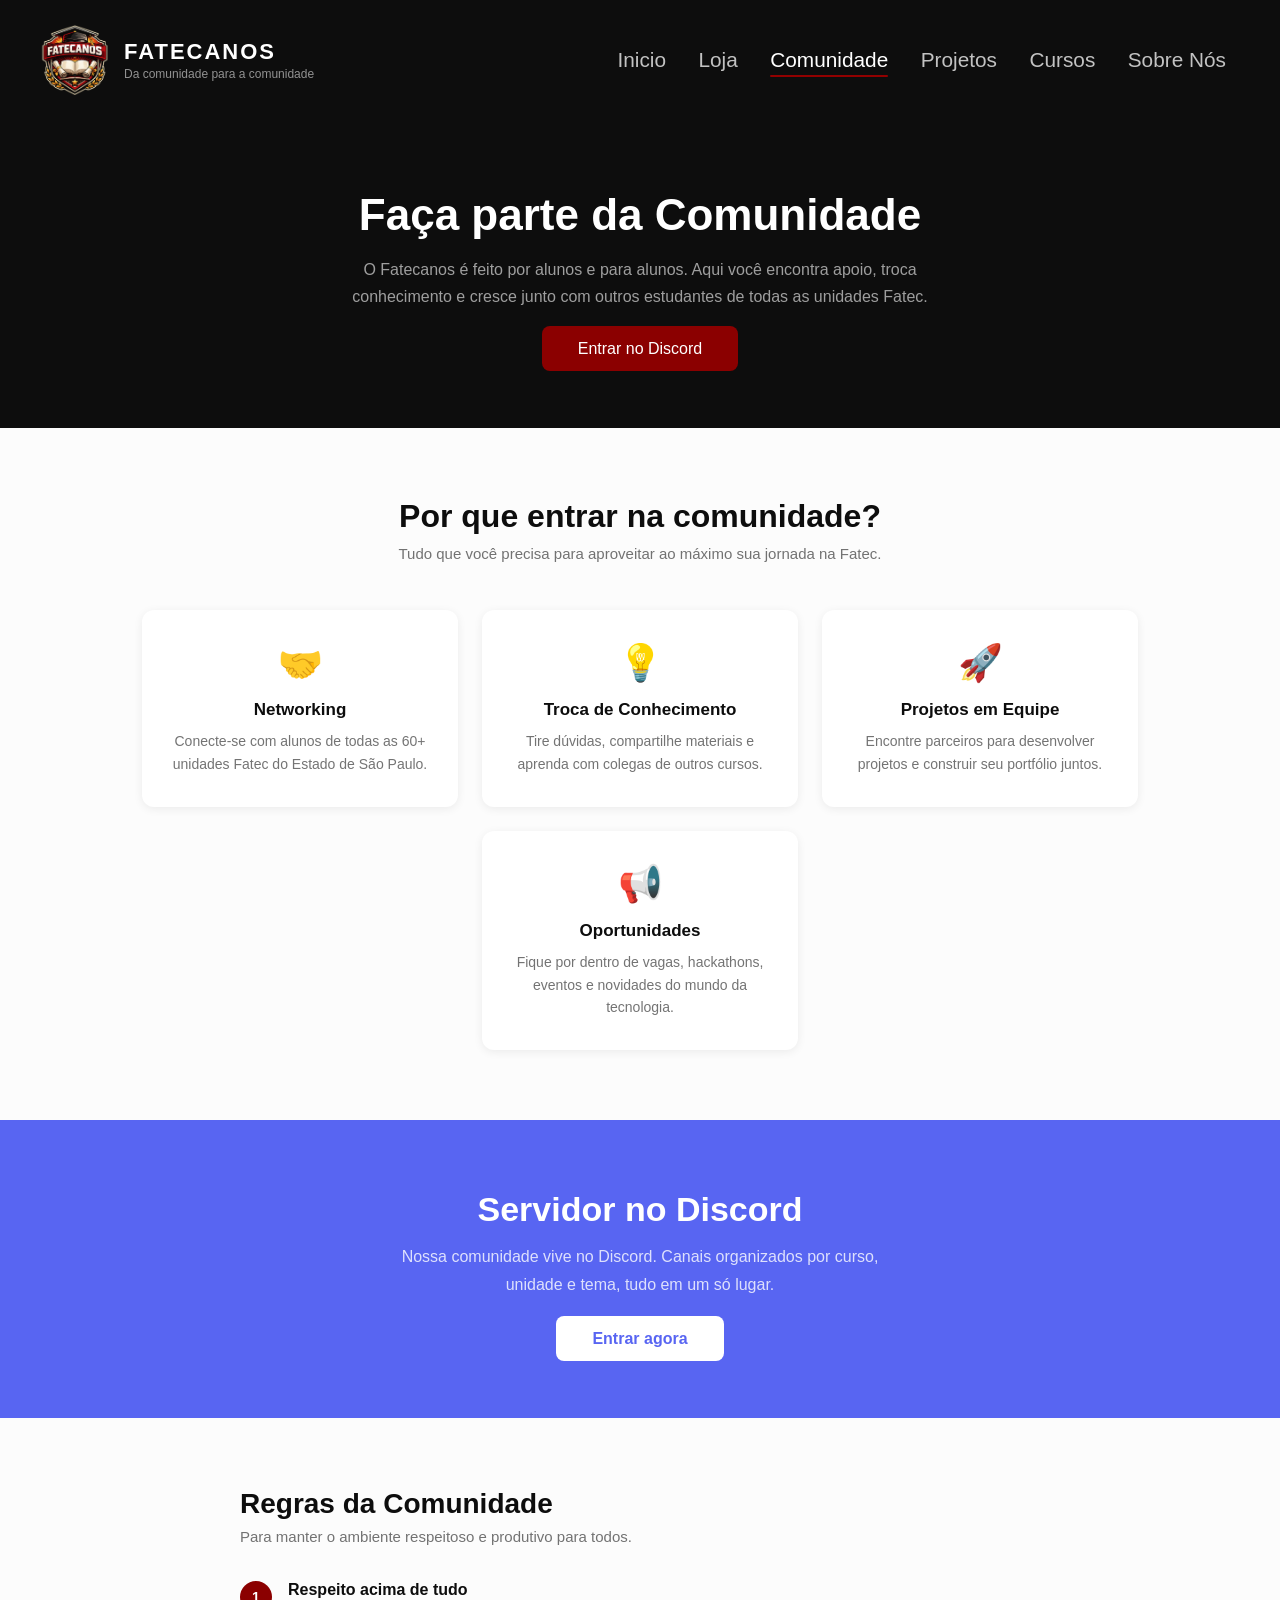
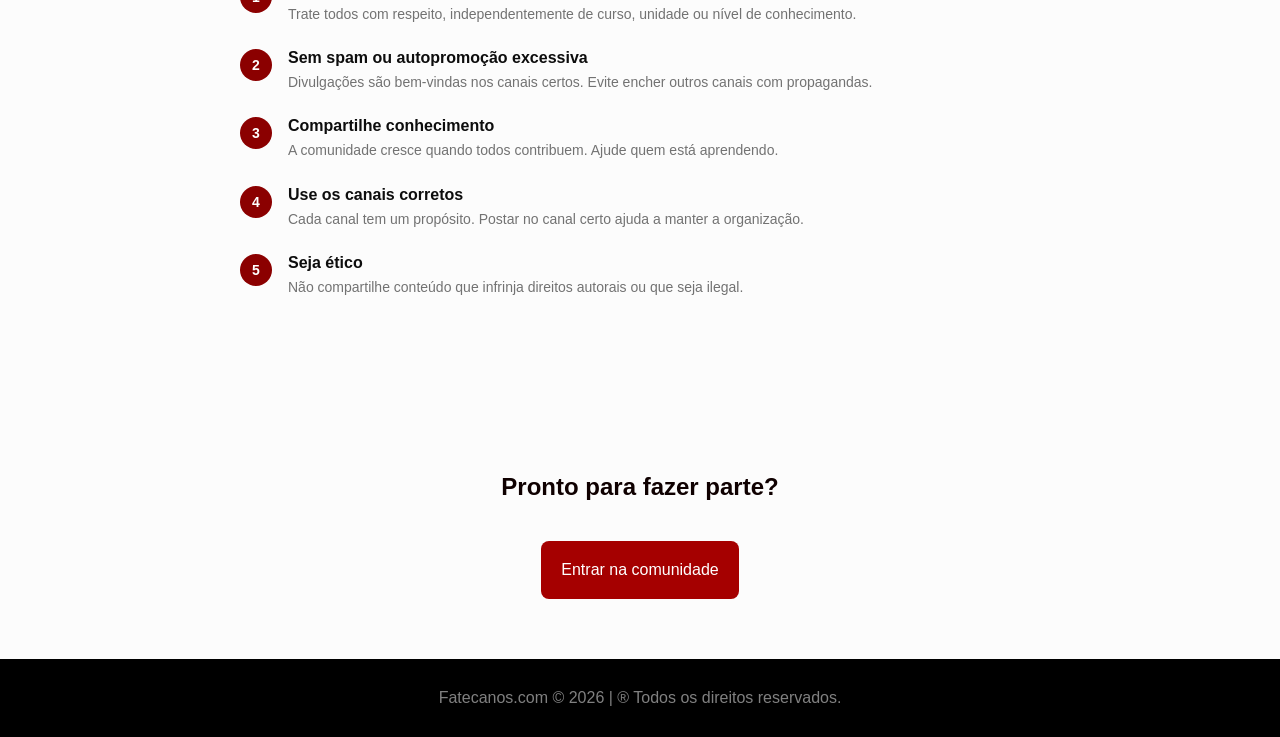
==== commit f62437b8: "fatecanos # 🎓 FATECANOS  > **Da comunidade para a comunidade.**  Fatecanos é uma plataforma de netwo" ====
--- a/comunidade.html
+++ b/comunidade.html
@@ -17,198 +17,7 @@
     <link rel="shortcut icon" href="assets/images/logofatecanos.png" type="image/png">
 
     <style>
-        .main-comunidade {
-            background-color: #fcfcfc;
-        }
-
-        /* HERO */
-        .hero-comunidade {
-            background-color: #0D0D0D;
-            padding: 70px 40px;
-            text-align: center;
-        }
-
-        .hero-comunidade h1 {
-            color: #ffffff;
-            font-size: 44px;
-            margin-bottom: 16px;
-        }
-
-        .hero-comunidade p {
-            color: rgba(255, 255, 255, 0.6);
-            font-size: 16px;
-            max-width: 580px;
-            margin: 0 auto 30px;
-            line-height: 1.7;
-        }
-
-        .hero-comunidade a {
-            background: #8B0000;
-            color: white;
-            padding: 14px 36px;
-            border-radius: 8px;
-            text-decoration: none;
-            font-size: 16px;
-            transition: background 0.3s;
-        }
-
-        .hero-comunidade a:hover {
-            background: #a00000;
-        }
-
-        /* BENEFÍCIOS */
-        .secao-beneficios {
-            padding: 70px 80px;
-            text-align: center;
-        }
-
-        .secao-beneficios h2 {
-            font-size: 32px;
-            color: #0D0D0D;
-            margin-bottom: 10px;
-        }
-
-        .secao-beneficios > p {
-            color: rgba(0, 0, 0, 0.55);
-            font-size: 15px;
-            margin-bottom: 48px;
-        }
-
-        .grid-beneficios {
-            display: flex;
-            gap: 24px;
-            flex-wrap: wrap;
-            justify-content: center;
-        }
-
-        .beneficio-card {
-            background: #ffffff;
-            border-radius: 12px;
-            padding: 32px 28px;
-            width: 260px;
-            box-shadow: 0 2px 10px rgba(0, 0, 0, 0.07);
-            transition: transform 0.3s ease;
-        }
-
-        .beneficio-card:hover {
-            transform: translateY(-6px);
-        }
-
-        .beneficio-card .icone {
-            font-size: 36px;
-            margin-bottom: 16px;
-        }
-
-        .beneficio-card h3 {
-            font-size: 17px;
-            color: #0D0D0D;
-            margin-bottom: 10px;
-        }
-
-        .beneficio-card p {
-            font-size: 14px;
-            color: rgba(0, 0, 0, 0.55);
-            line-height: 1.6;
-        }
-
-        /* DISCORD */
-        .secao-discord {
-            background-color: #5865F2;
-            padding: 70px 40px;
-            text-align: center;
-        }
-
-        .secao-discord h2 {
-            color: #ffffff;
-            font-size: 34px;
-            margin-bottom: 14px;
-        }
-
-        .secao-discord p {
-            color: rgba(255, 255, 255, 0.8);
-            font-size: 16px;
-            max-width: 520px;
-            margin: 0 auto 32px;
-            line-height: 1.7;
-        }
-
-        .secao-discord a {
-            background: #ffffff;
-            color: #5865F2;
-            padding: 14px 36px;
-            border-radius: 8px;
-            text-decoration: none;
-            font-size: 16px;
-            font-weight: 700;
-            transition: background 0.3s;
-        }
-
-        .secao-discord a:hover {
-            background: #e8e8e8;
-        }
-
-        /* REGRAS */
-        .secao-regras {
-            padding: 70px 80px;
-            max-width: 800px;
-            margin: 0 auto;
-        }
-
-        .secao-regras h2 {
-            font-size: 28px;
-            color: #0D0D0D;
-            margin-bottom: 8px;
-        }
-
-        .secao-regras > p {
-            color: rgba(0, 0, 0, 0.55);
-            margin-bottom: 36px;
-            font-size: 15px;
-        }
-
-        .regra-item {
-            display: flex;
-            gap: 16px;
-            align-items: flex-start;
-            margin-bottom: 24px;
-        }
-
-        .regra-numero {
-            background: #8B0000;
-            color: white;
-            width: 32px;
-            height: 32px;
-            border-radius: 50%;
-            display: flex;
-            align-items: center;
-            justify-content: center;
-            font-weight: 700;
-            font-size: 14px;
-            flex-shrink: 0;
-        }
-
-        .regra-item h4 {
-            color: #0D0D0D;
-            margin-bottom: 4px;
-            font-size: 16px;
-        }
-
-        .regra-item p {
-            color: rgba(0, 0, 0, 0.55);
-            font-size: 14px;
-            line-height: 1.6;
-        }
-
-        @media (max-width: 768px) {
-            .secao-beneficios,
-            .secao-regras {
-                padding: 50px 20px;
-            }
-
-            .beneficio-card {
-                width: 100%;
-            }
-        }
+     
     </style>
 </head>
 
@@ -223,7 +32,7 @@
         </a>
         <nav class="container-navegacao">
             <a href="index.html">Inicio</a>
-            <a href="fatecanos.html">Fatecanos</a>
+            <a href="loja.html">Loja</a>
             <a href="comunidade.html" class="ativo">Comunidade</a>
             <a href="projetos.html">Projetos</a>
             <a href="cursos.html">Cursos</a>
@@ -233,7 +42,6 @@
 
     <main class="main-comunidade">
 
-        <!-- HERO -->
         <div class="hero-comunidade">
             <h1>Faça parte da Comunidade</h1>
             <p>O Fatecanos é feito por alunos e para alunos. Aqui você encontra apoio, troca conhecimento e
@@ -241,7 +49,6 @@
             <a href="https://discord.gg/ybd34wSAkk" target="_blank">Entrar no Discord</a>
         </div>
 
-        <!-- BENEFÍCIOS -->
         <div class="secao-beneficios">
             <h2>Por que entrar na comunidade?</h2>
             <p>Tudo que você precisa para aproveitar ao máximo sua jornada na Fatec.</p>
@@ -270,14 +77,12 @@
             </div>
         </div>
 
-        <!-- DISCORD -->
         <div class="secao-discord">
             <h2>Servidor no Discord</h2>
-            <p>Nossa comunidade vive no Discord. Canais organizados por curso, unidade e tema — tudo em um só lugar.</p>
+            <p>Nossa comunidade vive no Discord. Canais organizados por curso, unidade e tema, tudo em um só lugar.</p>
             <a href="https://discord.gg/ybd34wSAkk" target="_blank">Entrar agora</a>
         </div>
 
-        <!-- REGRAS -->
         <div class="secao-regras">
             <h2>Regras da Comunidade</h2>
             <p>Para manter o ambiente respeitoso e produtivo para todos.</p>
@@ -319,7 +124,6 @@
             </div>
         </div>
 
-        <!-- CTA FINAL -->
         <section class="container-principal-fatecanos" style="padding: 60px 20px;">
             <h1>Pronto para fazer parte?</h1>
             <div class="botoes-principal-fatecanos" style="margin-top: 20px;">
--- a/assets/css/estilo.css
+++ b/assets/css/estilo.css
@@ -4,26 +4,23 @@
 
 :root {
     --font-default: Arial, Helvetica, sans-serif;
-    /* :root é onde ficam as variáveis globais do site — valores que você reutiliza em vários lugares */
+  
 }
 
 * {
     margin: 0;
     padding: 0;
-    /* o * seleciona TODOS os elementos — isso zera as margens e paddings padrão do navegador */
 }
 
 body {
     font-family: Arial, Helvetica, sans-serif;
     
-    /* var(--cor-1) usa a variável que definimos lá no :root */
 }
 
 @media (max-width: 768px) {}
 
 .main {
     min-height: auto;
-    /* vh = viewport height — 85vh significa 85% da altura da tela visível */
     background-color: #fcfcfc;
 }
 
@@ -56,7 +53,6 @@
 .stat {
     display: flex;
     flex-direction: column; 
-    /* empilha o numero e a label verticalmente q ta dentro do stat*/
     gap: 4px;
 }
 .stat-numero {
@@ -70,29 +66,21 @@
 }
 .artigo {
     display: flex;
-    /* ativa o flexbox — coloca os filhos lado a lado */
     align-items: center;
-    /* centraliza texto e imagem verticalmente */
     gap: 40px;
-    /* espaço entre o texto e a imagem */
     padding: 60px 80px;
-    /* 60px cima/baixo, 80px nas laterais para respirar */
     
     min-height: 500px;
-    /* altura mínima para a seção não ficar achatada */
 }
 
 .artigo-texto {
     flex: 1;
-    /* ocupa metade do espaç divide igualmente com a imagem */
     color: #6f0000;
 }
 
 .artigo-texto h1 {
     font-size: 56px;
-    /* título grande e impactante */
     line-height: 1.3;
-    /* espaço entre as linhas do título */
     margin-bottom: 16px;
     color: #000000;
 }
@@ -100,7 +88,6 @@
 .artigo-texto p {
     font-size: 15px;
     line-height: 1.7;
-    /* line-height = espaço entre as linhas — 1.7 deixa o texto mais legível */
     color: rgba(0, 0, 0, 0.7);
 }
 
@@ -119,23 +106,18 @@
 
 .botao-artigo:hover {
     background: #ff0000;
-    /* cor mais clara ao passar o mouse */
 }
 
 .artigo-imagem {
     flex: 1;
-    /* ocupa a outra metade do espaço */
     max-width: 650px;
-    /* não deixa a imagem ficar maior que 450px */
 }
 
 .artigo-imagem img {
     width: 100%;
     /* ocupa toda a largura da div pai */
     border-radius: 12px;
-    /* bordas arredondadas na imagem */
     object-fit: cover;
-    /* preenche o espaço sem distorcer a imagem */
     border-color: #8B0000;
     border-style: solid;
 }
@@ -183,8 +165,7 @@
     width: 25%;
     position: relative;
     flex-shrink: 0;
-    /* impede o slide de encolher — esse era o problema do corte */
-    transition: 0.6s ease-in-out; /* ADICIONE ESTA LINHA: define a suavidade e o tempo */
+    transition: 0.6s ease-in-out; 
 }
 
 .slide img {
@@ -192,7 +173,7 @@
     height: 100%;
     object-fit: cover;
     display: block;
-    margin-left: 0; /* garante que a imagem começa do zero */
+    margin-left: 0; 
 }
 
 .manual-navigation {
@@ -325,10 +306,16 @@
 .container-principal-fatecanos {
     text-align: center;
 }
+.container-principal-fatecanos h1{
+    padding: 20px;
+}
+.container-principal-fatecanos a{
+    padding: 20px;
+}
 
 .botao-fatecanos a{
     background-color: #5e0000;
-    padding: 15px 25px;
+    padding: 25px 25px;
     border-radius: 9px;
     text-decoration: none;
     display: inline-block;
@@ -345,6 +332,7 @@
     display: inline-block;
     text-shadow: #000000;
     text-align: center;
+    padding: 20px;
     
 }
 .botoes-principal-fatecanos {
--- a/assets/css/comunidade.css
+++ b/assets/css/comunidade.css
@@ -25,6 +25,201 @@
     /* var(--cor-1) usa a variável que definimos lá no :root */
 }
 
+/* essa parte preciso comentar */
+   .main-comunidade {
+            background-color: #fcfcfc;
+        }
+
+        /* HERO */
+        .hero-comunidade {
+            background-color: #0D0D0D;
+            padding: 70px 40px;
+            text-align: center;
+        }
+
+        .hero-comunidade h1 {
+            color: #ffffff;
+            font-size: 44px;
+            margin-bottom: 16px;
+        }
+
+        .hero-comunidade p {
+            color: rgba(255, 255, 255, 0.6);
+            font-size: 16px;
+            max-width: 580px;
+            margin: 0 auto 30px;
+            line-height: 1.7;
+        }
+
+        .hero-comunidade a {
+            background: #8B0000;
+            color: white;
+            padding: 14px 36px;
+            border-radius: 8px;
+            text-decoration: none;
+            font-size: 16px;
+            transition: background 0.3s;
+        }
+
+        .hero-comunidade a:hover {
+            background: #a00000;
+        }
+
+        /* BENEFÍCIOS */
+        .secao-beneficios {
+            padding: 70px 80px;
+            text-align: center;
+        }
+
+        .secao-beneficios h2 {
+            font-size: 32px;
+            color: #0D0D0D;
+            margin-bottom: 10px;
+        }
+
+        .secao-beneficios > p {
+            color: rgba(0, 0, 0, 0.55);
+            font-size: 15px;
+            margin-bottom: 48px;
+        }
+
+        .grid-beneficios {
+            display: flex;
+            gap: 24px;
+            flex-wrap: wrap;
+            justify-content: center;
+        }
+
+        .beneficio-card {
+            background: #ffffff;
+            border-radius: 12px;
+            padding: 32px 28px;
+            width: 260px;
+            box-shadow: 0 2px 10px rgba(0, 0, 0, 0.07);
+            transition: transform 0.3s ease;
+        }
+
+        .beneficio-card:hover {
+            transform: translateY(-6px);
+        }
+
+        .beneficio-card .icone {
+            font-size: 36px;
+            margin-bottom: 16px;
+        }
+
+        .beneficio-card h3 {
+            font-size: 17px;
+            color: #0D0D0D;
+            margin-bottom: 10px;
+        }
+
+        .beneficio-card p {
+            font-size: 14px;
+            color: rgba(0, 0, 0, 0.55);
+            line-height: 1.6;
+        }
+
+        /* DISCORD */
+        .secao-discord {
+            background-color: #5865F2;
+            padding: 70px 40px;
+            text-align: center;
+        }
+
+        .secao-discord h2 {
+            color: #ffffff;
+            font-size: 34px;
+            margin-bottom: 14px;
+        }
+
+        .secao-discord p {
+            color: rgba(255, 255, 255, 0.8);
+            font-size: 16px;
+            max-width: 520px;
+            margin: 0 auto 32px;
+            line-height: 1.7;
+        }
+
+        .secao-discord a {
+            background: #ffffff;
+            color: #5865F2;
+            padding: 14px 36px;
+            border-radius: 8px;
+            text-decoration: none;
+            font-size: 16px;
+            font-weight: 700;
+            transition: background 0.3s;
+        }
+
+        .secao-discord a:hover {
+            background: #e8e8e8;
+        }
+
+        /* REGRAS */
+        .secao-regras {
+            padding: 70px 80px;
+            max-width: 800px;
+            margin: 0 auto;
+        }
+
+        .secao-regras h2 {
+            font-size: 28px;
+            color: #0D0D0D;
+            margin-bottom: 8px;
+        }
+
+        .secao-regras > p {
+            color: rgba(0, 0, 0, 0.55);
+            margin-bottom: 36px;
+            font-size: 15px;
+        }
+
+        .regra-item {
+            display: flex;
+            gap: 16px;
+            align-items: flex-start;
+            margin-bottom: 24px;
+        }
+
+        .regra-numero {
+            background: #8B0000;
+            color: white;
+            width: 32px;
+            height: 32px;
+            border-radius: 50%;
+            display: flex;
+            align-items: center;
+            justify-content: center;
+            font-weight: 700;
+            font-size: 14px;
+            flex-shrink: 0;
+        }
+
+        .regra-item h4 {
+            color: #0D0D0D;
+            margin-bottom: 4px;
+            font-size: 16px;
+        }
+
+        .regra-item p {
+            color: rgba(0, 0, 0, 0.55);
+            font-size: 14px;
+            line-height: 1.6;
+        }
+
+        @media (max-width: 768px) {
+            .secao-beneficios,
+            .secao-regras {
+                padding: 50px 20px;
+            }
+
+            .beneficio-card {
+                width: 100%;
+            }
+        }
+
+        /* daqui pra cima preciso comentar */
 /*
 .main-comunidade {
     background: radial-gradient(circle at 50% 20%, #000000, #5e0000 70%);;
--- a/assets/css/cards.css
+++ b/assets/css/cards.css
@@ -2,7 +2,6 @@
 * {
     margin: 0;
     padding: 0;
-    /* o * seleciona TODOS os elementos — isso zera as margens e paddings padrão do navegador */
 }
 
 /* ========================= */
@@ -90,12 +89,14 @@
 
 .card a:hover {
     background-color: #ffffff;
-    color: rgb(57, 0, 0);
-    transform: scale(1.2);
+    transform: translateY(-4px);
+    box-shadow: 0 6px 16px rgba(0, 0, 0, 0.14);
 }
+/* mesmo padrao dos cursos */
 .card:hover {
     color: #db0000;
     transform: scale(1.1);
     border-radius: 12px;
-    box-shadow: 2px 6px 4px #0000005e;
+    transform: translateY(-4px);
+    box-shadow: 0 6px 16px rgba(0, 0, 0, 0.14);
 }
--- a/assets/css/nav.css
+++ b/assets/css/nav.css
@@ -73,22 +73,18 @@
     z-index: 100;
     background-color: #0D0D0D;
     padding: 25px 40px;
-    /* 4 valores: cima, direita, baixo, esquerda — reduzimos cima/baixo para aproximar do nav */
     display: flex;
     align-items: center;
     justify-content: space-between;
-    /* space-between empurra o primeiro filho pra esquerda e o último pra direita */
 }
 
-/* LOGO (imagem + texto juntos, clicáveis) */
+/* LOGO (imagem + texto juntos, */
 .header-logo {
     display: flex;
     align-items: center;
     gap: 14px;
     text-decoration: none;
-    /* remove o sublinhado padrão do link */
     color: inherit;
-    /* inherit = herda a cor do pai — evita que o subtítulo fique azul de link */
 }
 
 /* IMAGEM DA LOGO */
